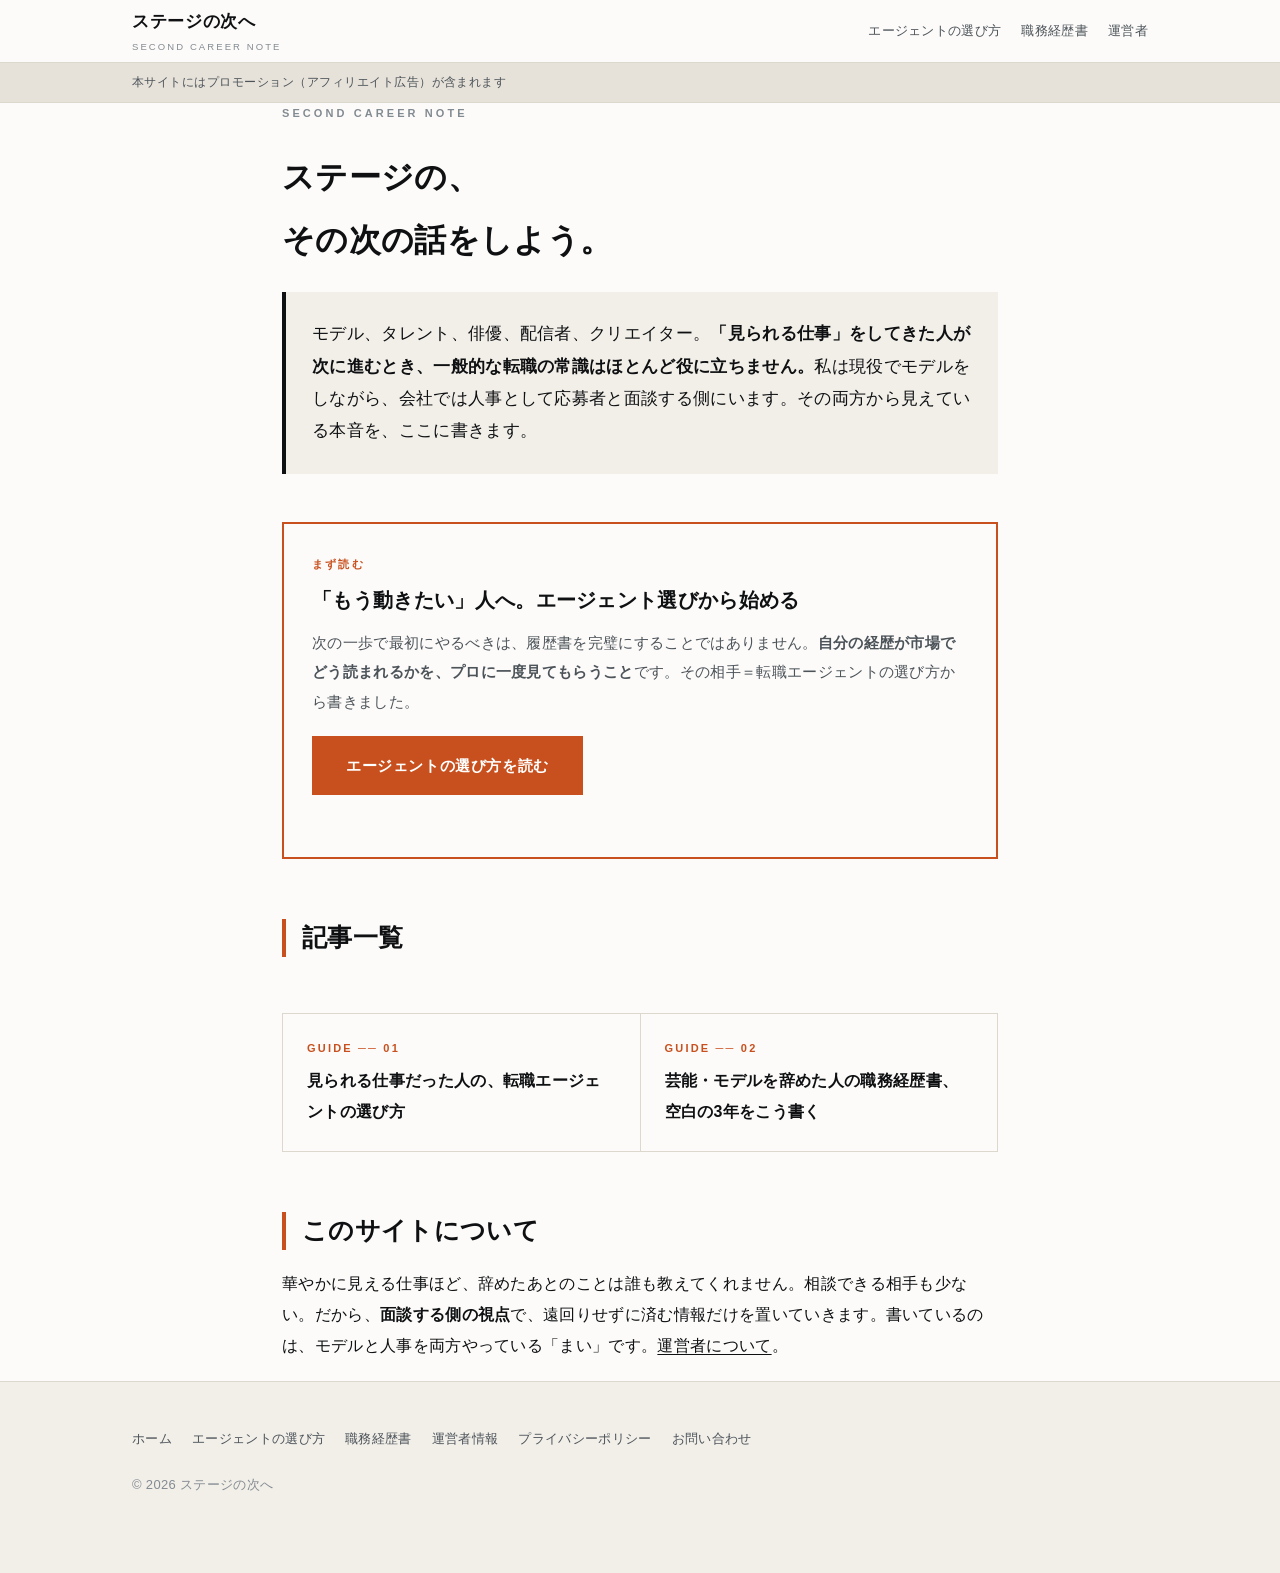
==== index.html @ 4f45c9f3 "Initial commit: ステージの次へ (career lead-gen site) Co-Authored-By: Claude Opus 4.8 <noreply@anthropic.co" ====
<!DOCTYPE html>
<html lang="ja">
<head>
<meta charset="UTF-8">
<meta name="viewport" content="width=device-width, initial-scale=1">
<title>ステージの次へ｜見られる仕事のセカンドキャリア・ノート</title>
<meta name="description" content="モデル・タレント・クリエイティブなど「見られる仕事」をしてきた人のためのキャリアノート。人事として面談する側にいる私が、転職エージェントの選び方から職務経歴書の書き方まで、内側の本音で書きます。">
<link rel="canonical" href="https://mai-career-note.vercel.app/">
<meta property="og:type" content="website">
<meta property="og:title" content="ステージの次へ｜見られる仕事のセカンドキャリア・ノート">
<meta property="og:description" content="見られる仕事をしてきた人のためのキャリアノート。人事として面談する側の本音で書きます。">
<meta property="og:url" content="https://mai-career-note.vercel.app/">
<meta property="og:site_name" content="ステージの次へ">
<meta name="twitter:card" content="summary">
<link rel="stylesheet" href="assets/style.css">
<script src="assets/links.js" defer></script>
<script type="application/ld+json">
{
  "@context": "https://schema.org",
  "@type": "WebSite",
  "name": "ステージの次へ",
  "url": "https://mai-career-note.vercel.app/",
  "description": "見られる仕事をしてきた人のためのセカンドキャリア・ノート"
}
</script>
</head>
<body>

<header class="site-header">
  <div class="wrap-w">
    <a class="logo" href="index.html">ステージの次へ<span>SECOND CAREER NOTE</span></a>
    <nav class="nav">
      <a href="agent-erabi.html">エージェントの選び方</a>
      <a href="shorui.html">職務経歴書</a>
      <a href="about.html">運営者</a>
    </nav>
  </div>
</header>

<div class="pr-bar"><div class="wrap-w">本サイトにはプロモーション（アフィリエイト広告）が含まれます</div></div>

<main>
<div class="wrap">

  <p class="eyebrow">SECOND CAREER NOTE</p>
  <h1>ステージの、<br>その次の話をしよう。</h1>
  <p class="lead">モデル、タレント、俳優、配信者、クリエイター。<strong>「見られる仕事」をしてきた人が次に進むとき、一般的な転職の常識はほとんど役に立ちません。</strong>私は現役でモデルをしながら、会社では人事として応募者と面談する側にいます。その両方から見えている本音を、ここに書きます。</p>

  <div class="cta accent">
    <p class="kicker">まず読む</p>
    <h3>「もう動きたい」人へ。エージェント選びから始める</h3>
    <p>次の一歩で最初にやるべきは、履歴書を完璧にすることではありません。<strong>自分の経歴が市場でどう読まれるかを、プロに一度見てもらうこと</strong>です。その相手＝転職エージェントの選び方から書きました。</p>
    <p><a class="btn" href="agent-erabi.html">エージェントの選び方を読む</a></p>
  </div>

  <h2>記事一覧</h2>

  <div class="next-nav">
    <a href="agent-erabi.html"><span>GUIDE ── 01</span><b>見られる仕事だった人の、転職エージェントの選び方</b></a>
    <a href="shorui.html"><span>GUIDE ── 02</span><b>芸能・モデルを辞めた人の職務経歴書、空白の3年をこう書く</b></a>
  </div>

  <h2>このサイトについて</h2>
  <p>華やかに見える仕事ほど、辞めたあとのことは誰も教えてくれません。相談できる相手も少ない。だから、<strong>面談する側の視点</strong>で、遠回りせずに済む情報だけを置いていきます。書いているのは、モデルと人事を両方やっている「まい」です。<a href="about.html">運営者について</a>。</p>

</div>
</main>

<footer class="site-footer">
  <div class="wrap-w">
    <nav class="nav">
      <a href="index.html">ホーム</a>
      <a href="agent-erabi.html">エージェントの選び方</a>
      <a href="shorui.html">職務経歴書</a>
      <a href="about.html">運営者情報</a>
      <a href="privacy.html">プライバシーポリシー</a>
      <a href="contact.html">お問い合わせ</a>
    </nav>
    <p>&copy; 2026 ステージの次へ</p>
  </div>
</footer>

</body>
</html>
---- assets/style.css ----
/* くるま売却ノート — 審査通過用 情報サイト（第2版：ストーリー設計）
   インク×サンド×アンバー / モバイルファースト / 外部リソース依存ゼロ */

:root {
  --ink:        #0e1012;
  --ink-2:      #1c2024;
  --ink-mid:    #4c5359;
  --ink-soft:   #838b92;
  --paper:      #fcfbf9;
  --sand:       #f2efe9;
  --sand-2:     #e7e2d9;
  --line:       #ddd8ce;
  --accent:     #c8501e;
  --accent-lt:  #f0dcd1;
  --max:        760px;
  --wide:       1060px;
}

* { box-sizing: border-box; }
html { -webkit-text-size-adjust: 100%; scroll-behavior: smooth; }

body {
  margin: 0;
  background: var(--paper);
  color: var(--ink);
  font-family: -apple-system, BlinkMacSystemFont, "Hiragino Sans", "Hiragino Kaku Gothic ProN",
    "Noto Sans JP", Meiryo, sans-serif;
  font-size: 16px;
  line-height: 1.95;
  letter-spacing: .02em;
}

img, svg { max-width: 100%; }
a { color: var(--ink); text-underline-offset: 3px; }
a:hover { color: var(--accent); }

.wrap  { max-width: var(--max);  margin: 0 auto; padding: 0 22px; }
.wrap-w{ max-width: var(--wide); margin: 0 auto; padding: 0 22px; }

/* ═══════════ header ═══════════ */

.site-header {
  border-bottom: 1px solid var(--line);
  background: var(--paper);
  position: sticky; top: 0; z-index: 20;
}
.site-header .wrap-w {
  display: flex; align-items: center; justify-content: space-between;
  gap: 16px; min-height: 62px; flex-wrap: wrap;
}
.logo { font-size: 17px; font-weight: 800; letter-spacing: .04em; text-decoration: none; white-space: nowrap; }
.logo span { display: block; font-size: 9.5px; font-weight: 400; color: var(--ink-soft); letter-spacing: .22em; }
.nav { display: flex; gap: 20px; font-size: 13px; flex-wrap: wrap; }
.nav a { text-decoration: none; color: var(--ink-mid); }

@media (max-width: 719px) {
  .site-header { position: static; }
  .site-header .wrap-w { padding-top: 14px; padding-bottom: 12px; }
  .nav { gap: 14px; font-size: 12.5px; }
}

/* ═══════════ PR表記バー ═══════════
   広告主3社とも「広告と分かる表示をファーストビュー等に」が提携条件。
   ステマ規制（景表法）対応も兼ねる。削除しないこと。 */

.pr-bar {
  background: var(--sand-2);
  border-bottom: 1px solid var(--line);
  font-size: 12px;
  color: var(--ink-mid);
  letter-spacing: .04em;
}
.pr-bar .wrap-w { padding-top: 8px; padding-bottom: 8px; }

/* ═══════════ サービス紹介ブロック ═══════════ */

.svc {
  border: 1px solid var(--line);
  background: var(--paper);
  padding: 30px 28px;
  margin: 28px 0;
}
.svc.lead-pick { border: 2px solid var(--accent); }
.svc .tag {
  display: inline-block; font-size: 11px; font-weight: 700; letter-spacing: .1em;
  background: var(--ink); color: var(--paper); padding: 4px 12px; margin-bottom: 14px;
}
.svc.lead-pick .tag { background: var(--accent); }
.svc h3 { margin: 0 0 6px; font-size: 21px; }
.svc .biz { font-size: 12.5px; color: var(--ink-soft); margin: 0 0 18px; }
.svc dl { margin: 0 0 18px; display: grid; grid-template-columns: 1fr; }
.svc dt {
  font-size: 12px; font-weight: 700; color: var(--accent);
  letter-spacing: .06em; margin-top: 14px;
}
.svc dt:first-of-type { margin-top: 0; }
.svc dd { margin: 4px 0 0; font-size: 14.5px; color: var(--ink-mid); line-height: 1.8; }
.svc .fitfor { background: var(--sand); padding: 14px 16px; font-size: 14px; margin: 0 0 16px; }
.svc .fitfor b { color: var(--ink); }
.svc .official { font-size: 13px; margin: 0; color: var(--ink-mid); }

@media (min-width: 700px) {
  .svc dl { grid-template-columns: 132px 1fr; column-gap: 20px; row-gap: 14px; }
  .svc dt { margin-top: 0; }
  .svc dd { margin: 0; }
}

/* ═══════════ hero ═══════════ */

.hero {
  background: var(--ink);
  color: var(--paper);
  padding: 72px 0 0;
  overflow: hidden;
  position: relative;
}
.hero .eyebrow { color: var(--accent); }
.hero h1 {
  font-size: clamp(30px, 7.4vw, 62px);
  line-height: 1.28;
  letter-spacing: -.01em;
  margin: 0 0 24px;
  font-weight: 800;
}
.hero h1 em { font-style: normal; color: var(--accent); }
.hero p.sub {
  font-size: clamp(15px, 2.2vw, 17px);
  color: #b9c0c6;
  max-width: 620px;
  margin: 0 0 40px;
}
.hero-art { display: block; margin: 0 -22px; }

.eyebrow {
  font-size: 11px; letter-spacing: .28em; color: var(--ink-soft);
  margin: 0 0 16px; font-weight: 600;
}

/* 数字バー */
.statbar {
  display: grid; grid-template-columns: 1fr; gap: 1px;
  background: rgba(255,255,255,.14);
  border-top: 1px solid rgba(255,255,255,.14);
}
.statbar div { background: var(--ink); padding: 22px 22px 24px; }
.statbar .n {
  font-size: 32px; font-weight: 800; letter-spacing: -.02em;
  line-height: 1.2; display: block; color: var(--paper);
}
.statbar .n small { font-size: 15px; font-weight: 600; margin-left: 2px; }
.statbar .l { font-size: 12.5px; color: #9aa2a9; line-height: 1.7; display: block; margin-top: 4px; }

@media (min-width: 720px) {
  .statbar { grid-template-columns: repeat(3, 1fr); }
  .hero { padding-top: 96px; }
}

/* ═══════════ section ═══════════ */

section { padding: 76px 0; }
section.sand { background: var(--sand); }
section.dark { background: var(--ink-2); color: var(--paper); }
section.dark .eyebrow { color: var(--accent); }
section.dark h2 { color: var(--paper); border-color: var(--accent); }
section.dark p { color: #c3cad0; }

.sec-head { margin-bottom: 44px; }
.sec-head h2 {
  font-size: clamp(22px, 4.2vw, 32px);
  line-height: 1.45; margin: 0 0 14px;
  border: 0; padding: 0; font-weight: 800; letter-spacing: -.005em;
}
.sec-head p { color: var(--ink-mid); margin: 0; font-size: 15.5px; }

/* ═══════════ timeline（ストーリーの背骨） ═══════════ */

.timeline { position: relative; padding-left: 46px; }
.timeline::before {
  content: ""; position: absolute; left: 15px; top: 10px; bottom: 10px;
  width: 2px; background: linear-gradient(var(--accent), var(--sand-2));
}
.tl-item { position: relative; margin-bottom: 46px; }
.tl-item:last-child { margin-bottom: 0; }
.tl-item::before {
  content: ""; position: absolute; left: -38px; top: 7px;
  width: 12px; height: 12px; border-radius: 50%;
  background: var(--accent); box-shadow: 0 0 0 5px var(--paper), 0 0 0 6px var(--sand-2);
}
section.sand .tl-item::before { box-shadow: 0 0 0 5px var(--sand), 0 0 0 6px var(--sand-2); }
.tl-day {
  font-size: 11.5px; letter-spacing: .2em; font-weight: 700;
  color: var(--accent); display: block; margin-bottom: 6px;
}
.tl-item h3 { font-size: 19px; margin: 0 0 10px; line-height: 1.55; font-weight: 800; }
.tl-item p { margin: 0 0 12px; font-size: 15px; color: var(--ink-mid); }
.tl-item .real {
  font-size: 14px; background: var(--paper); border: 1px solid var(--line);
  border-left: 3px solid var(--accent); padding: 14px 16px; color: var(--ink);
}
section.sand .tl-item .real { background: #fff; }
.tl-item .real b { color: var(--accent); }

/* ═══════════ article ═══════════ */

main { padding: 0 0 0; }
article { padding: 52px 0 84px; }

article h1 {
  font-size: clamp(26px, 5.4vw, 40px);
  line-height: 1.4; margin: 0 0 12px; font-weight: 800; letter-spacing: -.01em;
}
article > .meta {
  font-size: 12px; color: var(--ink-soft);
  margin: 0 0 36px; padding-bottom: 22px; border-bottom: 2px solid var(--ink);
}

h2 {
  font-size: clamp(19px, 3.4vw, 25px);
  margin: 60px 0 18px; padding-left: 16px;
  border-left: 4px solid var(--accent);
  line-height: 1.5; font-weight: 800;
}
h3 { font-size: 17px; margin: 36px 0 10px; font-weight: 700; }
p  { margin: 0 0 20px; }
ul, ol { padding-left: 1.4em; margin: 0 0 22px; }
li { margin-bottom: 10px; }

.lead {
  font-size: 17px; color: var(--ink); background: var(--sand);
  padding: 26px 26px; margin-bottom: 44px;
  border-left: 4px solid var(--ink); line-height: 1.9;
}

/* 引用・強調 */
.pull {
  font-size: clamp(19px, 3.6vw, 26px); font-weight: 800; line-height: 1.6;
  margin: 48px 0; padding: 4px 0 4px 22px;
  border-left: 5px solid var(--accent); letter-spacing: -.005em;
}

.note {
  border: 1px solid var(--line); border-left: 4px solid var(--ink-soft);
  padding: 22px 24px; margin: 34px 0; font-size: 15px;
  color: var(--ink-mid); background: var(--sand);
}
.note strong { color: var(--ink); }
.note.fill { background: #fff5e8; border-color: #f0d5ad; border-left-color: var(--accent); color: var(--ink); }
.note.warn { background: #fdf0ec; border-color: #f2cfc3; border-left-color: var(--accent); color: var(--ink); }

/* 大きい数字ブロック */
.bignum {
  display: grid; grid-template-columns: 1fr; gap: 1px;
  background: var(--line); border: 1px solid var(--line); margin: 36px 0;
}
.bignum > div { background: var(--paper); padding: 26px 24px; }
.bignum .n { font-size: 40px; font-weight: 800; letter-spacing: -.03em; line-height: 1.1; color: var(--accent); display: block; }
.bignum .n small { font-size: 16px; margin-left: 3px; color: var(--ink); }
.bignum .l { font-size: 13.5px; color: var(--ink-mid); margin-top: 8px; display: block; line-height: 1.7; }
@media (min-width: 640px) { .bignum { grid-template-columns: repeat(3, 1fr); } }

/* テーブル */
.table-scroll { overflow-x: auto; margin: 28px 0 32px; -webkit-overflow-scrolling: touch; }
table { border-collapse: collapse; width: 100%; min-width: 560px; font-size: 14.5px; background: var(--paper); }
th, td { border: 1px solid var(--line); padding: 14px 16px; text-align: left; vertical-align: top; }
th { background: var(--ink); color: var(--paper); font-weight: 600; white-space: nowrap; border-color: var(--ink); }
tbody tr:nth-child(even) td { background: var(--sand); }

/* 記事カード */
.cards { display: grid; grid-template-columns: 1fr; gap: 1px; background: var(--line); border: 1px solid var(--line); margin: 40px 0 0; }
.card { background: var(--paper); padding: 32px 28px; text-decoration: none; display: block; transition: background .15s; }
.card:hover { background: var(--sand); color: var(--ink); }
.card .num { font-size: 30px; font-weight: 800; color: var(--sand-2); display: block; line-height: 1; margin-bottom: 14px; letter-spacing: -.03em; }
.card:hover .num { color: var(--accent); }
.card h3 { margin: 0 0 10px; font-size: 18px; }
.card p { margin: 0; font-size: 14.5px; color: var(--ink-mid); line-height: 1.8; }
@media (min-width: 640px) { .cards { grid-template-columns: 1fr 1fr; } }

/* 比較（3つの売り方） */
.ways { display: grid; grid-template-columns: 1fr; gap: 20px; margin: 40px 0; }
.way { border: 1px solid var(--line); background: var(--paper); padding: 28px 26px; }
.way.pick { border: 2px solid var(--accent); position: relative; }
.way.pick::after {
  content: "比較できるのはこれだけ"; position: absolute; top: -12px; left: 22px;
  background: var(--accent); color: #fff; font-size: 11px; font-weight: 700;
  padding: 3px 12px; letter-spacing: .06em;
}
.way h3 { margin: 14px 0 10px; font-size: 18px; }
.way p { font-size: 14.5px; color: var(--ink-mid); margin: 0 0 14px; }
.way .verdict { font-size: 13px; font-weight: 700; letter-spacing: .04em; }
.way .verdict.up { color: var(--accent); }
.way .verdict.flat { color: var(--ink-soft); }
@media (min-width: 800px) { .ways { grid-template-columns: repeat(3, 1fr); } }

/* CTA帯 */
.band { background: var(--ink); color: var(--paper); padding: 56px 0; }
.band h2 { border: 0; padding: 0; color: var(--paper); margin: 0 0 16px; font-size: clamp(20px, 4vw, 28px); }
.band p { color: #b9c0c6; margin: 0 0 26px; }
.btn {
  display: inline-block; background: var(--accent); color: #fff; text-decoration: none;
  padding: 15px 34px; font-weight: 700; font-size: 15px; letter-spacing: .04em;
}
.btn:hover { background: #a94119; color: #fff; }

/* 記事末ナビ */
.next-nav { display: grid; grid-template-columns: 1fr; gap: 1px; background: var(--line); border: 1px solid var(--line); margin-top: 56px; }
.next-nav a { background: var(--paper); padding: 24px 24px; text-decoration: none; display: block; }
.next-nav a:hover { background: var(--sand); }
.next-nav span { display: block; font-size: 11px; letter-spacing: .2em; color: var(--accent); font-weight: 700; margin-bottom: 6px; }
.next-nav b { font-size: 16px; }
@media (min-width: 640px) { .next-nav { grid-template-columns: 1fr 1fr; } }

/* ═══════════ 目次（TOC） ═══════════ */

.toc {
  border: 1px solid var(--line);
  background: var(--sand);
  padding: 24px 26px;
  margin: 36px 0 44px;
}
.toc h2 {
  font-size: 14px; margin: 0 0 14px; padding: 0; border: 0;
  letter-spacing: .1em; color: var(--ink-soft);
}
.toc ol { margin: 0; padding-left: 1.3em; }
.toc li { margin-bottom: 9px; font-size: 14.5px; }
.toc a { color: var(--ink); text-decoration: none; border-bottom: 1px solid var(--line); }
.toc a:hover { color: var(--accent); border-color: var(--accent); }

/* アンカーリンクで飛んだとき、固定ヘッダーに隠れないようにする */
h2[id], h3[id] { scroll-margin-top: 84px; }

/* ═══════════ CTAブロック ═══════════ */

.cta {
  border: 2px solid var(--ink);
  background: var(--paper);
  padding: 30px 28px;
  margin: 48px 0;
}
.cta.accent { border-color: var(--accent); }
.cta .kicker {
  font-size: 11px; letter-spacing: .2em; font-weight: 700;
  color: var(--accent); margin: 0 0 10px;
}
.cta h3 { margin: 0 0 12px; font-size: 20px; line-height: 1.55; }
.cta p { margin: 0 0 20px; font-size: 15px; color: var(--ink-mid); }
.cta .btn { margin-bottom: 12px; }
.cta .cta-note { font-size: 12.5px; color: var(--ink-soft); margin: 0; line-height: 1.7; }

/* インラインのテキストCTA（記事の流れを止めずに置く用） */
.cta-inline {
  display: block; background: var(--sand); border-left: 4px solid var(--accent);
  padding: 18px 20px; margin: 32px 0; text-decoration: none; color: var(--ink);
}
.cta-inline:hover { background: var(--sand-2); color: var(--ink); }
.cta-inline b { display: block; font-size: 16px; margin-bottom: 4px; }
.cta-inline span { font-size: 13.5px; color: var(--ink-mid); }
.cta-inline::after { content: " →"; color: var(--accent); font-weight: 700; }

/* ═══════════ FAQ ═══════════ */

.faq { margin: 36px 0; border-top: 1px solid var(--line); }
.faq details {
  border-bottom: 1px solid var(--line);
  padding: 18px 0;
}
.faq summary {
  font-weight: 700; font-size: 16px; cursor: pointer; list-style: none;
  display: flex; justify-content: space-between; gap: 16px; align-items: flex-start;
  line-height: 1.6;
}
.faq summary::-webkit-details-marker { display: none; }
.faq summary::after {
  content: "＋"; color: var(--accent); font-weight: 700; flex: none; font-size: 18px;
}
.faq details[open] summary::after { content: "－"; }
.faq details p { margin: 14px 0 0; font-size: 14.5px; color: var(--ink-mid); }

/* ═══════════ チェックリスト ═══════════ */

.checklist { list-style: none; padding: 0; margin: 28px 0; }
.checklist li {
  position: relative; padding: 14px 0 14px 34px;
  border-bottom: 1px solid var(--line); font-size: 15px; margin: 0;
}
.checklist li::before {
  content: "✓"; position: absolute; left: 4px; top: 13px;
  color: var(--accent); font-weight: 700; font-size: 16px;
}

/* ═══════════ form ═══════════ */
.field { margin-bottom: 22px; }
.field label { display: block; font-size: 14px; margin-bottom: 7px; font-weight: 700; }
.field input, .field textarea {
  width: 100%; padding: 13px 15px; border: 1px solid var(--line);
  font: inherit; font-size: 15px; background: #fff; color: var(--ink);
}
.field input:focus, .field textarea:focus { outline: 2px solid var(--accent); outline-offset: -2px; }
.field textarea { min-height: 170px; resize: vertical; }

/* ═══════════ footer ═══════════ */
.site-footer { border-top: 1px solid var(--line); background: var(--sand); padding: 44px 0 56px; font-size: 13px; color: var(--ink-soft); }
.site-footer .nav { margin-bottom: 20px; }
.site-footer a { color: var(--ink-mid); }
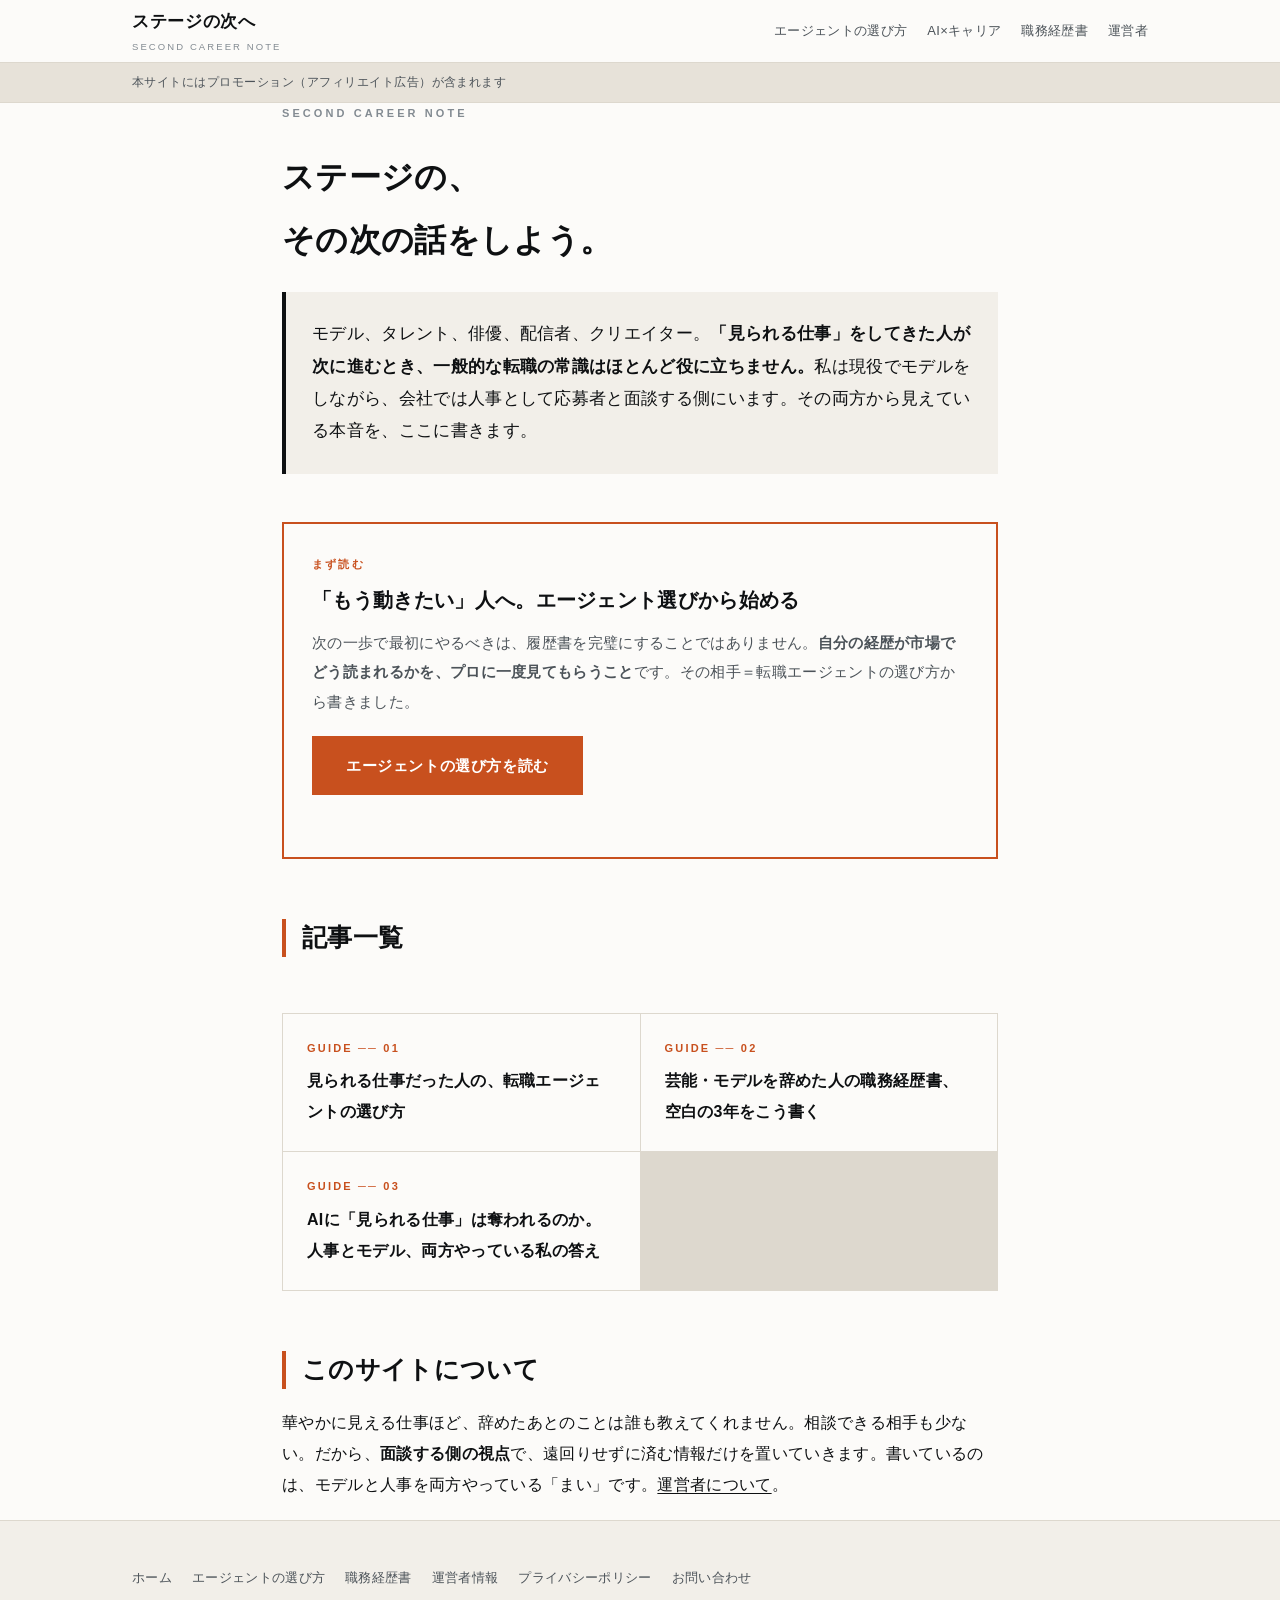
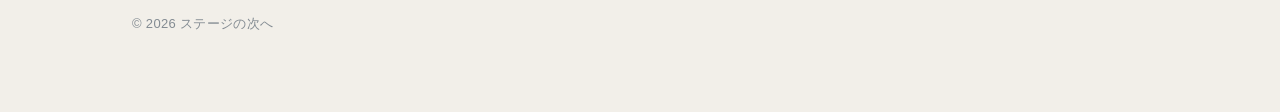
==== commit ca680417: "AI×キャリア記事を追加（AIツール低単価＋AIスクール無料相談高単価の二段CTA・NT10ガードレール明記） Co-Authored-By: Claude Opus 4.8 <noreply@ant" ====
--- a/index.html
+++ b/index.html
@@ -5,11 +5,11 @@
 <meta name="viewport" content="width=device-width, initial-scale=1">
 <title>ステージの次へ｜見られる仕事のセカンドキャリア・ノート</title>
 <meta name="description" content="モデル・タレント・クリエイティブなど「見られる仕事」をしてきた人のためのキャリアノート。人事として面談する側にいる私が、転職エージェントの選び方から職務経歴書の書き方まで、内側の本音で書きます。">
-<link rel="canonical" href="https://mai-career-note.vercel.app/">
+<link rel="canonical" href="https://mai-career-media.vercel.app/">
 <meta property="og:type" content="website">
 <meta property="og:title" content="ステージの次へ｜見られる仕事のセカンドキャリア・ノート">
 <meta property="og:description" content="見られる仕事をしてきた人のためのキャリアノート。人事として面談する側の本音で書きます。">
-<meta property="og:url" content="https://mai-career-note.vercel.app/">
+<meta property="og:url" content="https://mai-career-media.vercel.app/">
 <meta property="og:site_name" content="ステージの次へ">
 <meta name="twitter:card" content="summary">
 <link rel="stylesheet" href="assets/style.css">
@@ -19,7 +19,7 @@
   "@context": "https://schema.org",
   "@type": "WebSite",
   "name": "ステージの次へ",
-  "url": "https://mai-career-note.vercel.app/",
+  "url": "https://mai-career-media.vercel.app/",
   "description": "見られる仕事をしてきた人のためのセカンドキャリア・ノート"
 }
 </script>
@@ -31,6 +31,7 @@
     <a class="logo" href="index.html">ステージの次へ<span>SECOND CAREER NOTE</span></a>
     <nav class="nav">
       <a href="agent-erabi.html">エージェントの選び方</a>
+      <a href="ai-career.html">AI×キャリア</a>
       <a href="shorui.html">職務経歴書</a>
       <a href="about.html">運営者</a>
     </nav>
@@ -58,6 +59,7 @@
   <div class="next-nav">
     <a href="agent-erabi.html"><span>GUIDE ── 01</span><b>見られる仕事だった人の、転職エージェントの選び方</b></a>
     <a href="shorui.html"><span>GUIDE ── 02</span><b>芸能・モデルを辞めた人の職務経歴書、空白の3年をこう書く</b></a>
+    <a href="ai-career.html"><span>GUIDE ── 03</span><b>AIに「見られる仕事」は奪われるのか。人事とモデル、両方やっている私の答え</b></a>
   </div>
 
   <h2>このサイトについて</h2>
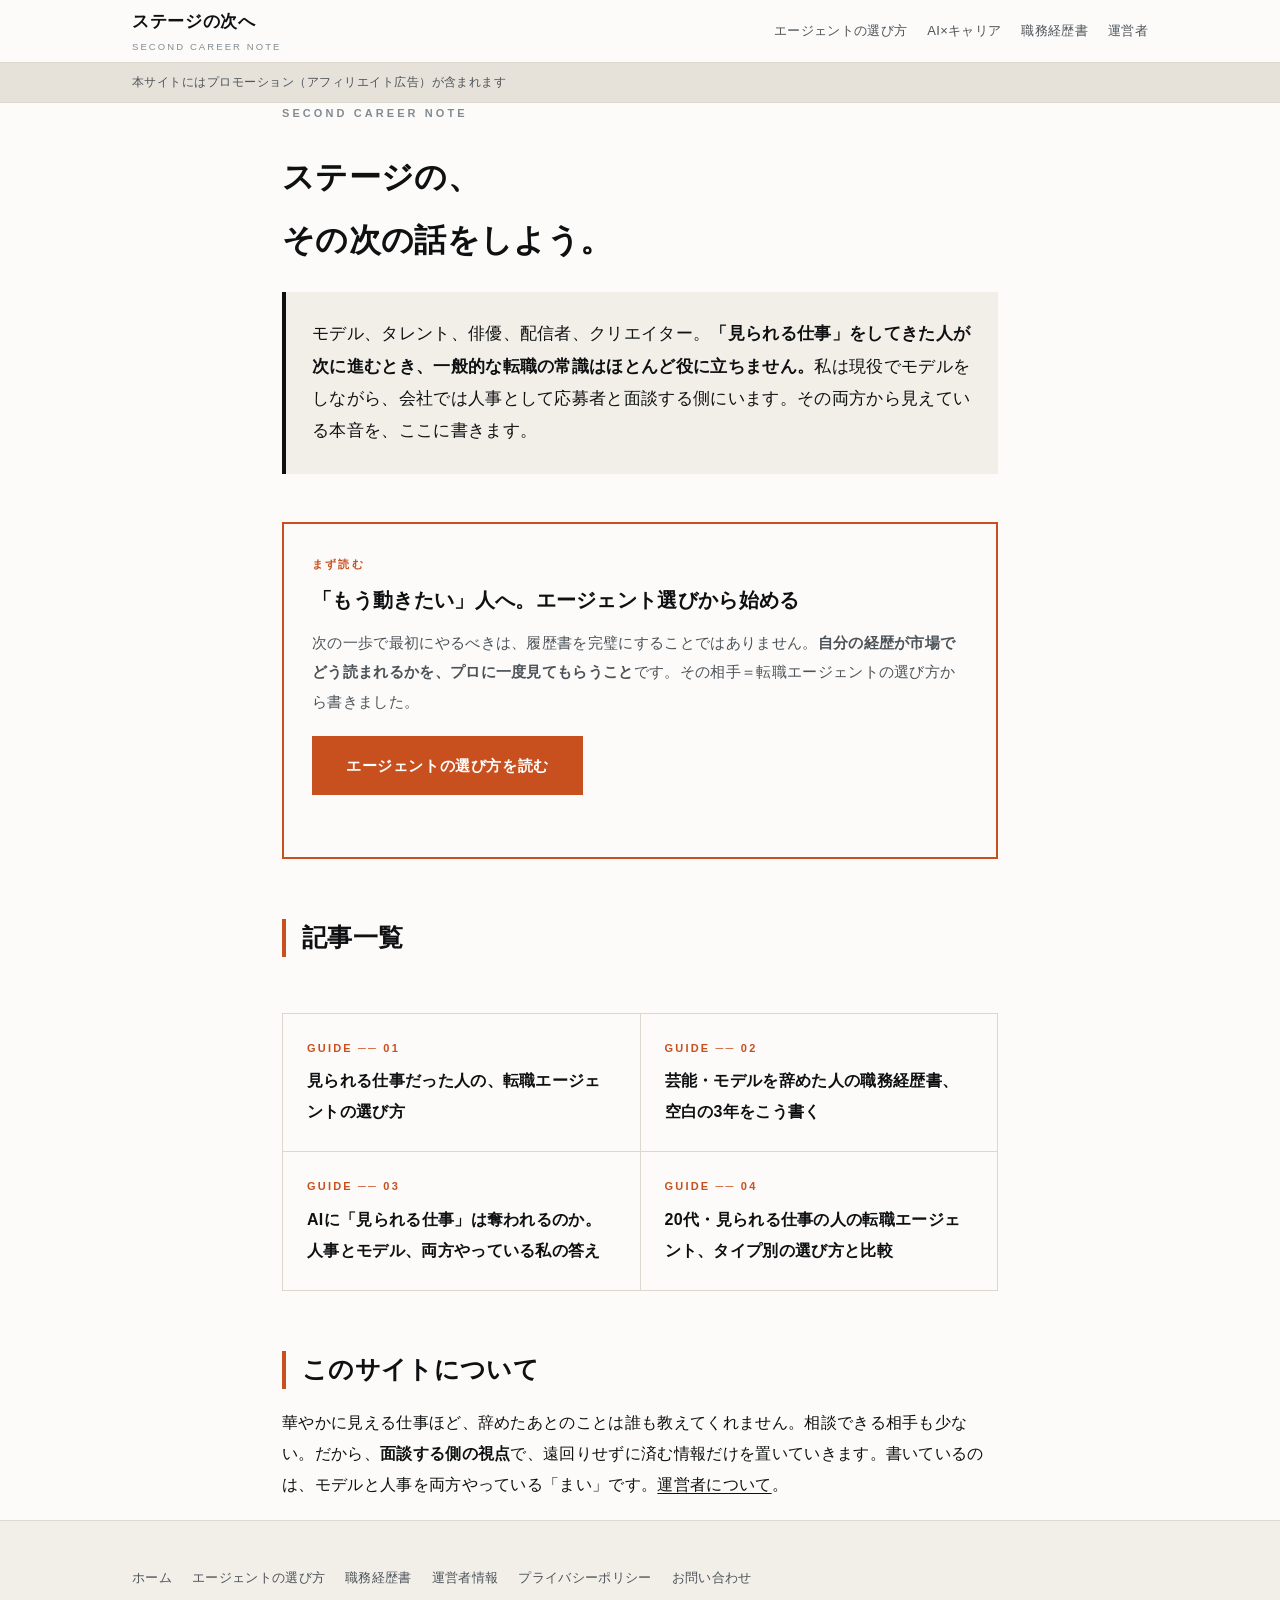
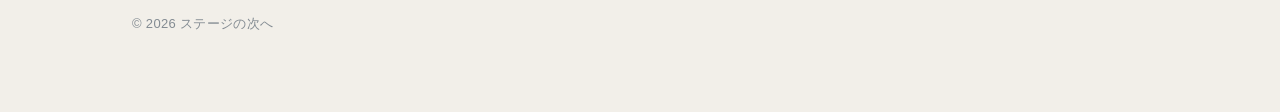
==== commit 61dccaa0: "比較記事 agent-hikaku.html 追加（高CV型・タイプ別比較・二段CTA）＋内部リンク配線 Co-Authored-By: Claude Opus 4.8 <noreply@anthro" ====
--- a/index.html
+++ b/index.html
@@ -60,6 +60,7 @@
     <a href="agent-erabi.html"><span>GUIDE ── 01</span><b>見られる仕事だった人の、転職エージェントの選び方</b></a>
     <a href="shorui.html"><span>GUIDE ── 02</span><b>芸能・モデルを辞めた人の職務経歴書、空白の3年をこう書く</b></a>
     <a href="ai-career.html"><span>GUIDE ── 03</span><b>AIに「見られる仕事」は奪われるのか。人事とモデル、両方やっている私の答え</b></a>
+    <a href="agent-hikaku.html"><span>GUIDE ── 04</span><b>20代・見られる仕事の人の転職エージェント、タイプ別の選び方と比較</b></a>
   </div>
 
   <h2>このサイトについて</h2>
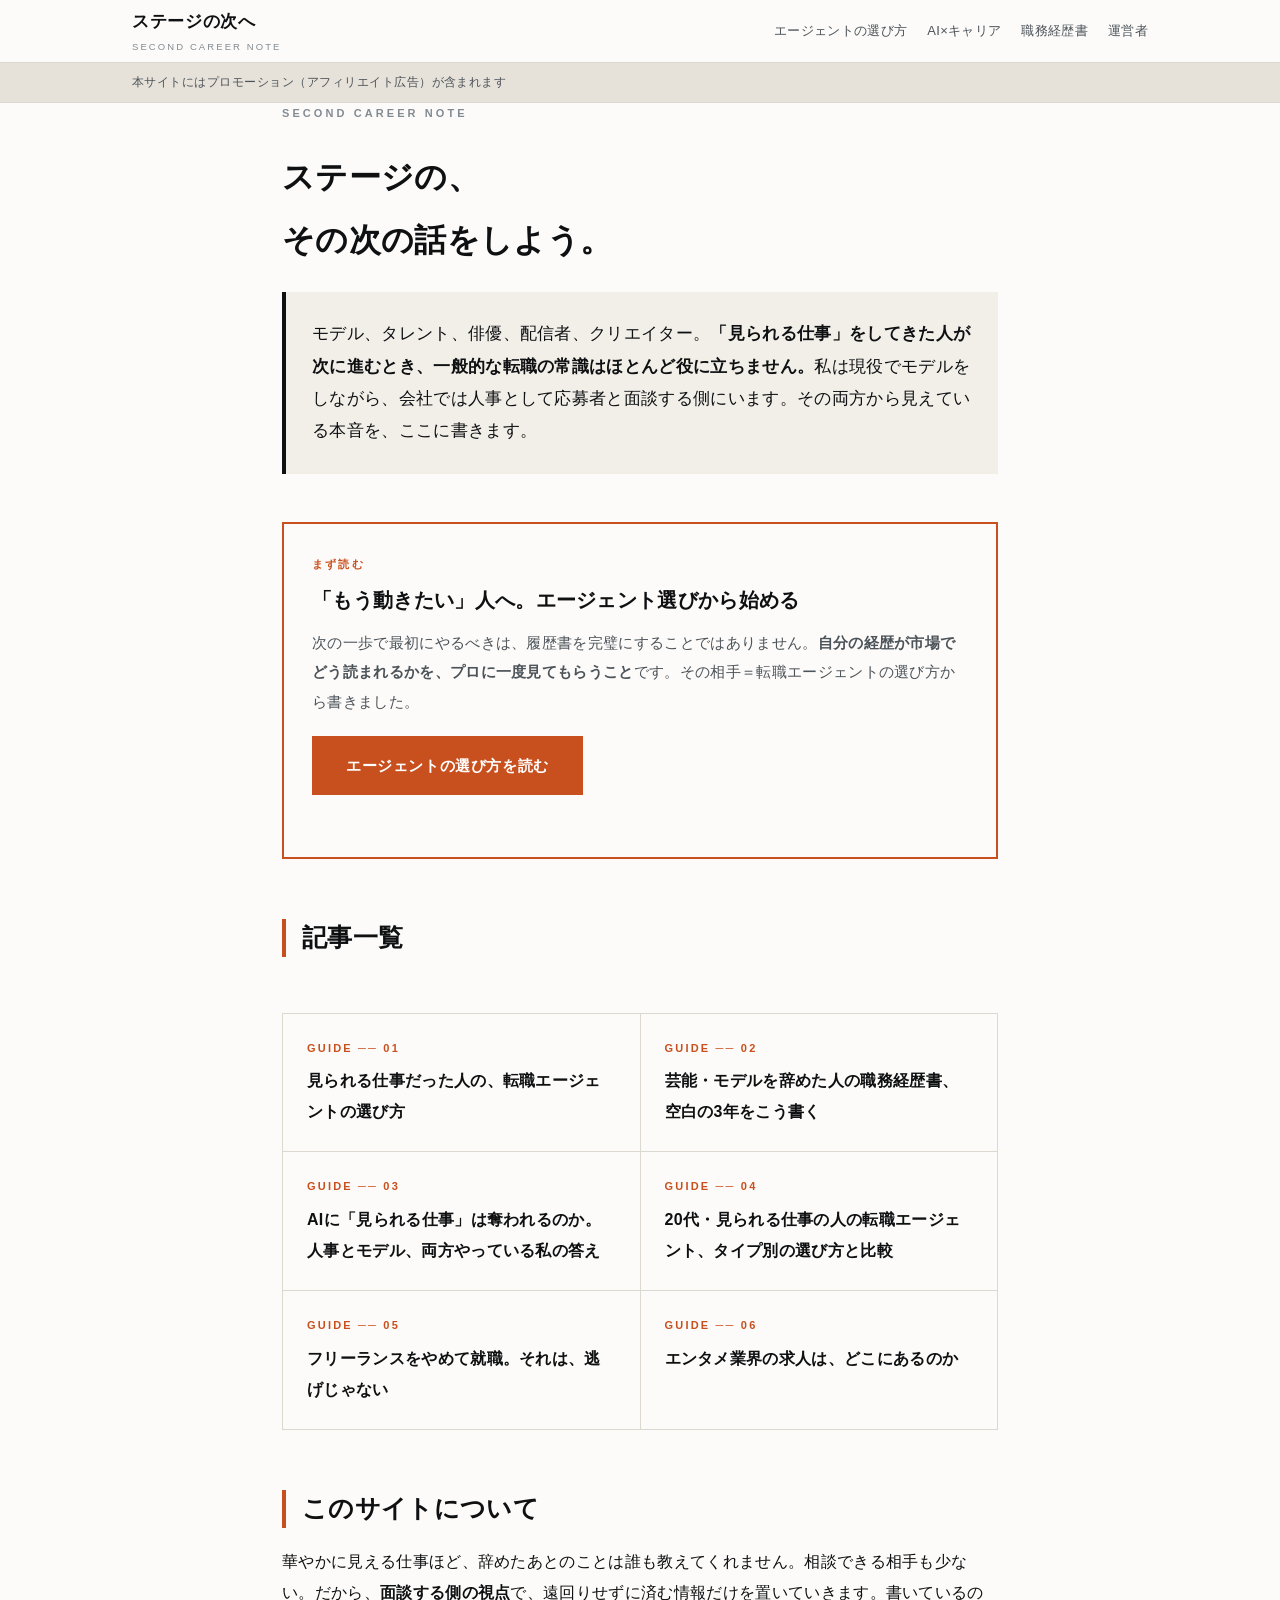
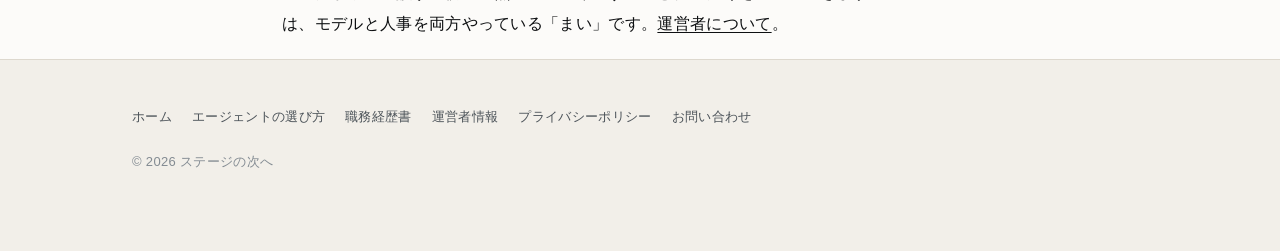
==== commit b3b321d9: "記事2本追加（フリーランス→就職／エンタメ業界の求人）＝6記事に拡張・内部リンク・sitemap更新 Co-Authored-By: Claude Opus 4.8 <noreply@anthropi" ====
--- a/index.html
+++ b/index.html
@@ -61,6 +61,8 @@
     <a href="shorui.html"><span>GUIDE ── 02</span><b>芸能・モデルを辞めた人の職務経歴書、空白の3年をこう書く</b></a>
     <a href="ai-career.html"><span>GUIDE ── 03</span><b>AIに「見られる仕事」は奪われるのか。人事とモデル、両方やっている私の答え</b></a>
     <a href="agent-hikaku.html"><span>GUIDE ── 04</span><b>20代・見られる仕事の人の転職エージェント、タイプ別の選び方と比較</b></a>
+    <a href="freelance-yametai.html"><span>GUIDE ── 05</span><b>フリーランスをやめて就職。それは、逃げじゃない</b></a>
+    <a href="entertainment-kyujin.html"><span>GUIDE ── 06</span><b>エンタメ業界の求人は、どこにあるのか</b></a>
   </div>
 
   <h2>このサイトについて</h2>
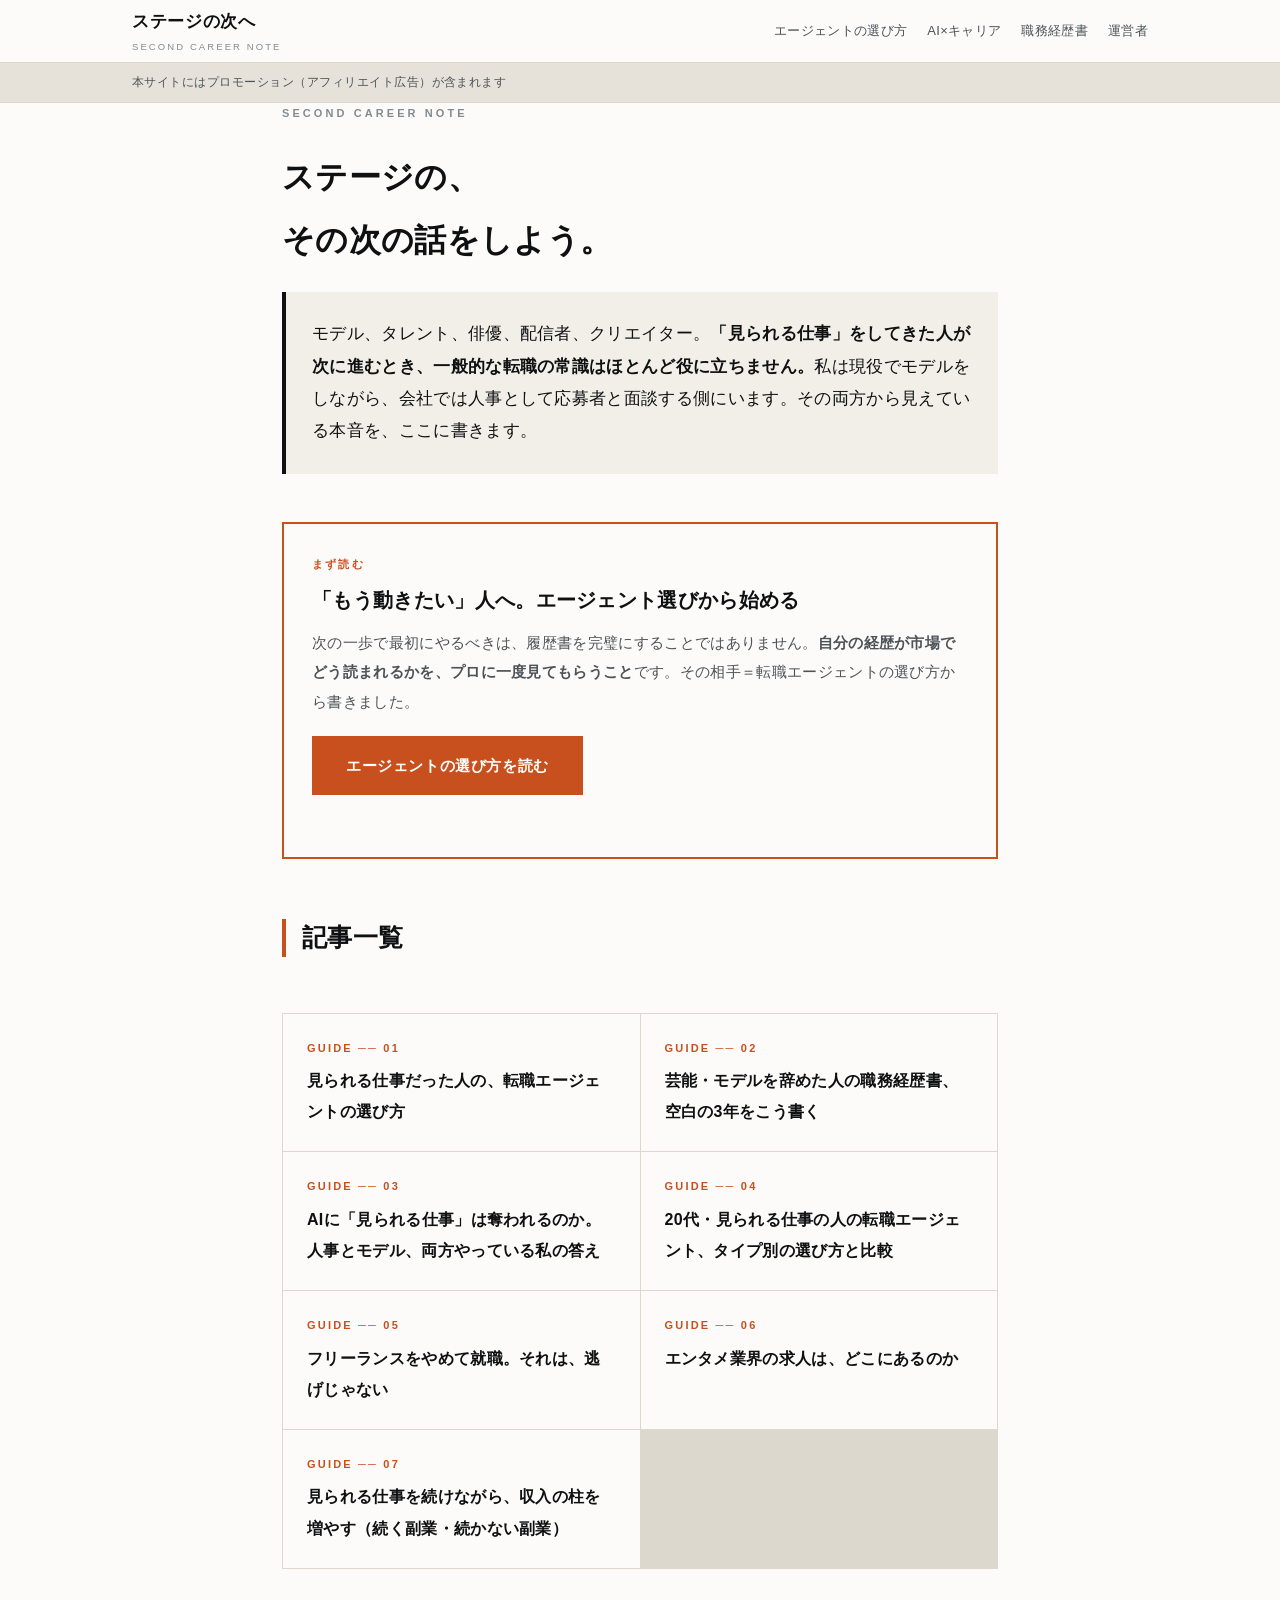
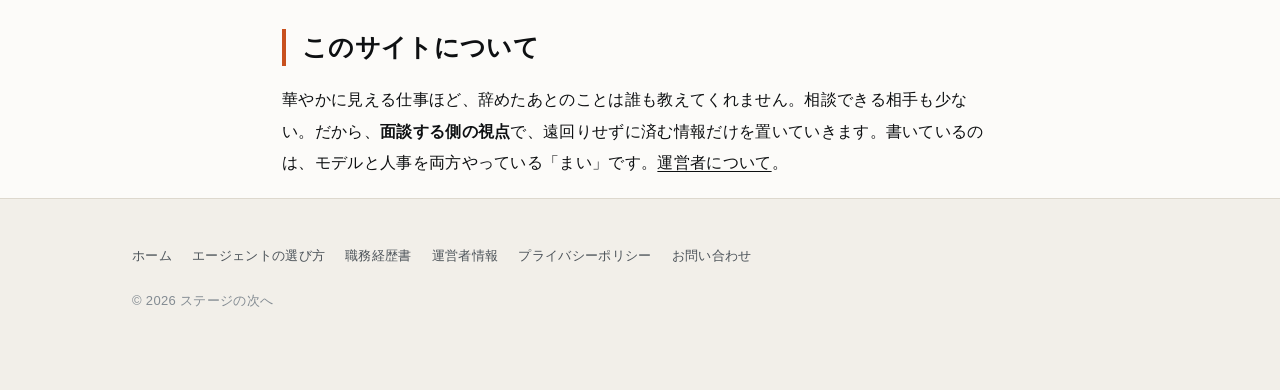
==== commit 77cec0ee: "副業記事 fukugyo.html 追加（掲載面）＋資料請求/副業のCTA枠(shiryo/fukugyo)をlinks.jsに追加 Co-Authored-By: Claude Opus 4.8 <" ====
--- a/index.html
+++ b/index.html
@@ -63,6 +63,7 @@
     <a href="agent-hikaku.html"><span>GUIDE ── 04</span><b>20代・見られる仕事の人の転職エージェント、タイプ別の選び方と比較</b></a>
     <a href="freelance-yametai.html"><span>GUIDE ── 05</span><b>フリーランスをやめて就職。それは、逃げじゃない</b></a>
     <a href="entertainment-kyujin.html"><span>GUIDE ── 06</span><b>エンタメ業界の求人は、どこにあるのか</b></a>
+    <a href="fukugyo.html"><span>GUIDE ── 07</span><b>見られる仕事を続けながら、収入の柱を増やす（続く副業・続かない副業）</b></a>
   </div>
 
   <h2>このサイトについて</h2>
